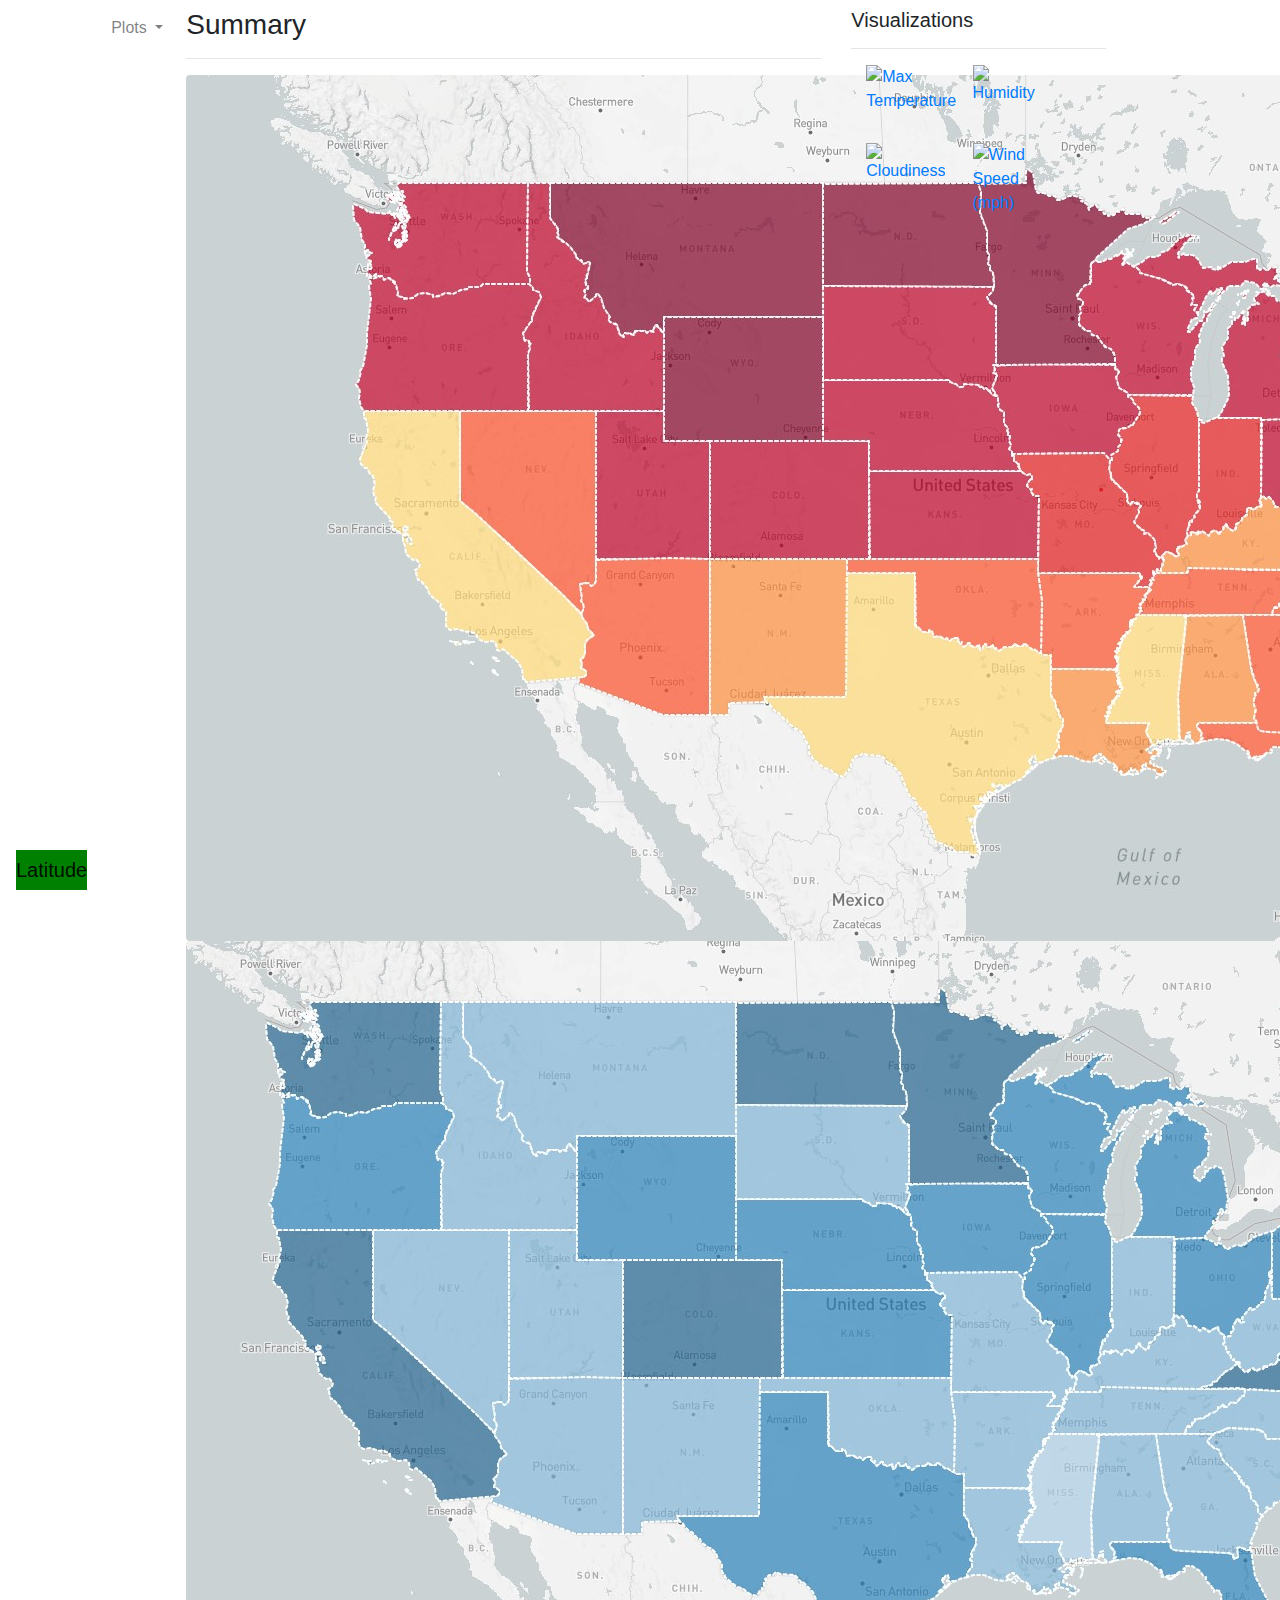
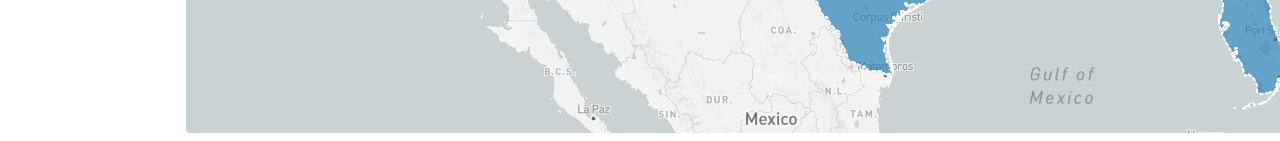
==== index.html @ 0ab0e1ca "whitney html main file" ====
<!DOCTYPE html>
<html>
    <head>
        <meta charset="utf-8" />
        <meta http-equiv="X-UA-Compatible" content="IE=edge">
        <title>Graduating factors</title>
        <meta name="viewport" content="width=device-width, initial-scale=1">
        <link rel="stylesheet" href="https://stackpath.bootstrapcdn.com/bootstrap/4.3.1/css/bootstrap.min.css" integrity="sha384-ggOyR0iXCbMQv3Xipma34MD+dH/1fQ784/j6cY/iJTQUOhcWr7x9JvoRxT2MZw1T"
             crossorigin="anonymous">
        <link rel="stylesheet" type="text/css" href="style.css">
    </head>
    <body>
        <!-- Navigation -->
        <div class="navigation">
          <nav class="navbar navbar-expand-lg navbar-light">
            <a class="navbar-brand" style="background-color: green;" href="index.html">Latitude</a>
            <button class="navbar-toggler  border border-white" type="button" data-toggle="collapse" data-target="#navbarNavDropdown"
              aria-controls="navbarNavDropdown" aria-expanded="false" aria-label="Toggle navigation">
              <span class="navbar-toggler-icon"></span>
            </button>
            <div class="collapse navbar-collapse" id="navbarNavDropdown">
              <ul class="navbar-nav ml-auto">
              <!-- Dropdown menu -->
                <li class="nav-item dropdown">
                  <a class="nav-link dropdown-toggle" href="#" id="navbarDropdownMenuLink" data-toggle="dropdown"
                    aria-haspopup="true" aria-expanded="false">
                    Plots
                  </a>
                  <div class="dropdown-menu" aria-labelledby="navbarDropdownMenuLink">
                    <a class="dropdown-item" href="Whitney.html">Interactive Scatter Plot</a>
                    <a class="dropdown-item" href="Julie.html">Leaflet</a>
                    <a class="dropdown-item" href="Liz.html">Plot</a>
                  </div>
                </li>
                <!-- End of Dropdown menu -->
   <!--              <li class="nav-item">
                  <a class="nav-link" href="Comparisons.html">Comparison</a>
                </li>
                <li class="nav-item">
                  <a class="nav-link" href="Data.html">Data</a>
                </li>
              </ul>
            </div>
          </nav>
        </div> -->
        <!-- Content -->
        <div class="container">
          <div class="row">
            <div class="col-lg-7 col-md-12">
              <!-- box 1 -->
              <div class="box">
                <h3 class="title">Summary</h3>
                <hr>
                <img src="leaflet_hsgrad.jpg" class="vizualization rounded float-left" alt="leaflet_hsgrad">
                <img src= "leaflet_percapita.jpg" class = "vizualization rounded float-left" alt="leaflet_percapita">
              </div>
            </div>
            <div class="col-lg-3 col-md-12">
              <!-- box 2 -->
              <div class="box">
                <h5 class="title">Visualizations</h5>
                <hr>
                <div class="container">
                  <div class="row" style="padding-bottom: 30px;">
                    <div class="col-5">
                      <a href="Max-Temperture.html">
                        <img class="panel" src="Resources/assets/images/Fig1.png" alt="Max Temperature">
                      </a>
                    </div>
                    <div class="col-5">
                      <a href="Humidity.html">
                        <img class="panel" src="Resources/assets/images/Fig2.png" alt="Humidity">
                      </a>
                    </div>
                  </div>
                  <div class="row" style="padding-bottom: 30px;">
                    <div class="col-5">
                      <a href="Cloudiness.html">
                        <img class="panel" src="Resources/assets/images/Fig3.png" alt="Cloudiness">
                      </a>
                    </div>
                    <div class="col-5">
                      <a href="wind.html">
                        <img class="panel" src="Resources/assets/images/Fig4.png" alt="Wind Speed (mph)">
                      </a>
                    </div>
                  </div>
                </div>
              </div>
            </div>
          </div>
        </div>
          <script src="https://code.jquery.com/jquery-3.3.1.slim.min.js" integrity="sha384-q8i/X+965DzO0rT7abK41JStQIAqVgRVzpbzo5smXKp4YfRvH+8abtTE1Pi6jizo"
            crossorigin="anonymous"></script>
          <script src="https://cdnjs.cloudflare.com/ajax/libs/popper.js/1.14.7/umd/popper.min.js" integrity="sha384-UO2eT0CpHqdSJQ6hJty5KVphtPhzWj9WO1clHTMGa3JDZwrnQq4sF86dIHNDz0W1"
            crossorigin="anonymous"></script>
          <script src="https://stackpath.bootstrapcdn.com/bootstrap/4.3.1/js/bootstrap.min.js" integrity="sha384-JjSmVgyd0p3pXB1rRibZUAYoIIy6OrQ6VrjIEaFf/nJGzIxFDsf4x0xIM+B07jRM"
            crossorigin="anonymous"></script>
</body>
</html>
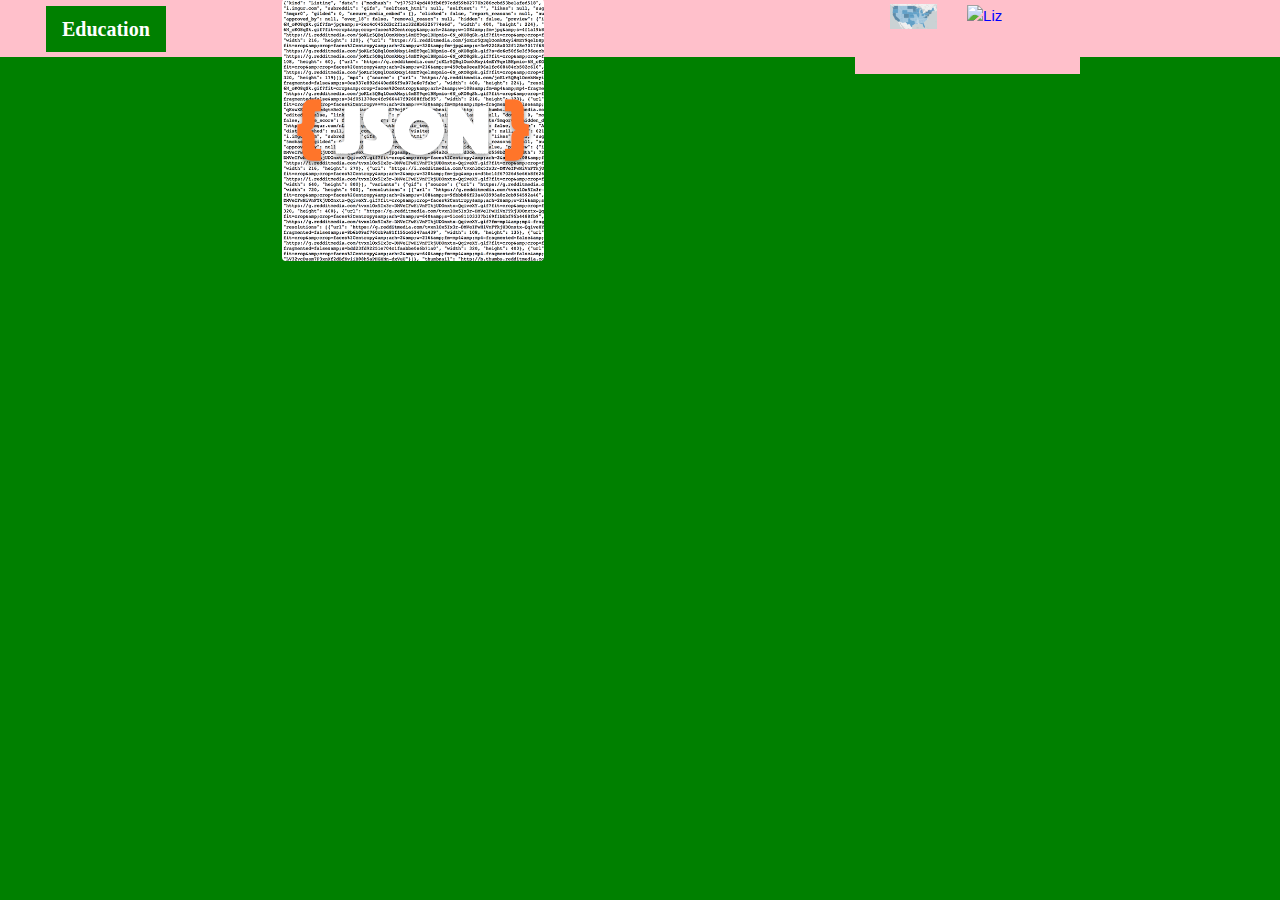
==== commit ddefec23: "adding" ====
--- a/index.html
+++ b/index.html
@@ -1,100 +1,115 @@
-<!DOCTYPE html>
-<html>
-    <head>
-        <meta charset="utf-8" />
-        <meta http-equiv="X-UA-Compatible" content="IE=edge">
-        <title>Graduating factors</title>
-        <meta name="viewport" content="width=device-width, initial-scale=1">
-        <link rel="stylesheet" href="https://stackpath.bootstrapcdn.com/bootstrap/4.3.1/css/bootstrap.min.css" integrity="sha384-ggOyR0iXCbMQv3Xipma34MD+dH/1fQ784/j6cY/iJTQUOhcWr7x9JvoRxT2MZw1T"
-             crossorigin="anonymous">
-        <link rel="stylesheet" type="text/css" href="style.css">
-    </head>
-    <body>
-        <!-- Navigation -->
-        <div class="navigation">
-          <nav class="navbar navbar-expand-lg navbar-light">
-            <a class="navbar-brand" style="background-color: green;" href="index.html">Latitude</a>
-            <button class="navbar-toggler  border border-white" type="button" data-toggle="collapse" data-target="#navbarNavDropdown"
-              aria-controls="navbarNavDropdown" aria-expanded="false" aria-label="Toggle navigation">
-              <span class="navbar-toggler-icon"></span>
-            </button>
-            <div class="collapse navbar-collapse" id="navbarNavDropdown">
-              <ul class="navbar-nav ml-auto">
-              <!-- Dropdown menu -->
-                <li class="nav-item dropdown">
-                  <a class="nav-link dropdown-toggle" href="#" id="navbarDropdownMenuLink" data-toggle="dropdown"
-                    aria-haspopup="true" aria-expanded="false">
-                    Plots
-                  </a>
-                  <div class="dropdown-menu" aria-labelledby="navbarDropdownMenuLink">
-                    <a class="dropdown-item" href="Whitney.html">Interactive Scatter Plot</a>
-                    <a class="dropdown-item" href="Julie.html">Leaflet</a>
-                    <a class="dropdown-item" href="Liz.html">Plot</a>
-                  </div>
-                </li>
-                <!-- End of Dropdown menu -->
-   <!--              <li class="nav-item">
-                  <a class="nav-link" href="Comparisons.html">Comparison</a>
-                </li>
-                <li class="nav-item">
-                  <a class="nav-link" href="Data.html">Data</a>
-                </li>
-              </ul>
-            </div>
-          </nav>
-        </div> -->
-        <!-- Content -->
-        <div class="container">
-          <div class="row">
-            <div class="col-lg-7 col-md-12">
-              <!-- box 1 -->
-              <div class="box">
-                <h3 class="title">Summary</h3>
-                <hr>
-                <img src="leaflet_hsgrad.jpg" class="vizualization rounded float-left" alt="leaflet_hsgrad">
-                <img src= "leaflet_percapita.jpg" class = "vizualization rounded float-left" alt="leaflet_percapita">
-              </div>
-            </div>
-            <div class="col-lg-3 col-md-12">
-              <!-- box 2 -->
-              <div class="box">
-                <h5 class="title">Visualizations</h5>
-                <hr>
-                <div class="container">
-                  <div class="row" style="padding-bottom: 30px;">
-                    <div class="col-5">
-                      <a href="Max-Temperture.html">
-                        <img class="panel" src="Resources/assets/images/Fig1.png" alt="Max Temperature">
-                      </a>
-                    </div>
-                    <div class="col-5">
-                      <a href="Humidity.html">
-                        <img class="panel" src="Resources/assets/images/Fig2.png" alt="Humidity">
-                      </a>
-                    </div>
-                  </div>
-                  <div class="row" style="padding-bottom: 30px;">
-                    <div class="col-5">
-                      <a href="Cloudiness.html">
-                        <img class="panel" src="Resources/assets/images/Fig3.png" alt="Cloudiness">
-                      </a>
-                    </div>
-                    <div class="col-5">
-                      <a href="wind.html">
-                        <img class="panel" src="Resources/assets/images/Fig4.png" alt="Wind Speed (mph)">
-                      </a>
-                    </div>
-                  </div>
-                </div>
-              </div>
-            </div>
-          </div>
-        </div>
-          <script src="https://code.jquery.com/jquery-3.3.1.slim.min.js" integrity="sha384-q8i/X+965DzO0rT7abK41JStQIAqVgRVzpbzo5smXKp4YfRvH+8abtTE1Pi6jizo"
-            crossorigin="anonymous"></script>
-          <script src="https://cdnjs.cloudflare.com/ajax/libs/popper.js/1.14.7/umd/popper.min.js" integrity="sha384-UO2eT0CpHqdSJQ6hJty5KVphtPhzWj9WO1clHTMGa3JDZwrnQq4sF86dIHNDz0W1"
-            crossorigin="anonymous"></script>
-          <script src="https://stackpath.bootstrapcdn.com/bootstrap/4.3.1/js/bootstrap.min.js" integrity="sha384-JjSmVgyd0p3pXB1rRibZUAYoIIy6OrQ6VrjIEaFf/nJGzIxFDsf4x0xIM+B07jRM"
-            crossorigin="anonymous"></script>
-</body>
+<!DOCTYPE html>
+<html>
+
+    <head>
+        <meta charset="utf-8" />
+        <meta http-equiv="X-UA-Compatible" content="IE=edge">
+        <title>Graduating-Factors</title>
+        <meta name="viewport" content="width=device-width, initial-scale=1">
+        <link rel="stylesheet" href="https://stackpath.bootstrapcdn.com/bootstrap/4.3.1/css/bootstrap.min.css" integrity="sha384-ggOyR0iXCbMQv3Xipma34MD+dH/1fQ784/j6cY/iJTQUOhcWr7x9JvoRxT2MZw1T"
+             crossorigin="anonymous">
+        <link rel="stylesheet" type="text/css" href="style.css">
+    </head>
+
+    <body>
+        <!-- Navigation -->
+        <div class="navigation">
+          <nav class="navbar navbar-expand-lg navbar-light">
+            <a class="navbar-brand" style="background-color: green;" href="index.html">Education</a>
+            <button class="navbar-toggler  border border-white" type="button" data-toggle="collapse" data-target="#navbarNavDropdown"
+              aria-controls="navbarNavDropdown" aria-expanded="false" aria-label="Toggle navigation">
+              <span class="navbar-toggler-icon"></span>
+            </button>
+            <div class="collapse navbar-collapse" id="navbarNavDropdown">
+              <ul class="navbar-nav ml-auto">
+
+              <!-- Dropdown menu -->  
+                <li class="nav-item dropdown">
+                  <a class="nav-link dropdown-toggle" href="#" id="navbarDropdownMenuLink" data-toggle="dropdown"
+                    aria-haspopup="true" aria-expanded="false">
+                    Plots
+                  </a>
+                  <div class="dropdown-menu" aria-labelledby="navbarDropdownMenuLink">
+                    <a class="dropdown-item" href="Whitney.html">Interactive Scatter</a>
+                    <a class="dropdown-item" href="Julie_hsgrad.html">hsgrad</a>
+                    <a class="dropdown-item" href="Julie_percapita.html">percapita</a>
+                    <a class="dropdown-item" href="Liz.html">liz</a>
+                  </div>
+                </li>
+                <!-- End of Dropdown menu -->
+         <!--        <li class="nav-item">
+                  <a class="nav-link" href="Comparisons.html">Comparison</a>
+                </li>
+                <li class="nav-item">
+                  <a class="nav-link" href="Data.html">Data</a>
+                </li>
+      
+              </ul>
+            </div>
+          </nav>
+        </div> -->
+        <!-- Content -->
+        <div class="container">
+          <div class="row">
+            <div class="col-lg-7 col-md-12">
+              <!-- box 1 -->
+              <div class="box">
+                <h3 class="title">Summary</h3>
+                <hr>
+                <p> testing </p>
+                <img src="json_data.png" class="vizualization rounded float-left" alt="Cloudiness Graph">
+    
+              </div>
+            </div>
+            <div class="col-lg-3 col-md-12">
+              <!-- box 2 -->
+              <div class="box">
+                <h5 class="title">Visualizations</h5>
+                <hr>
+      
+      
+                <div class="container">
+                  <div class="row" style="padding-bottom: 30px;">
+                    <div class="col-5">
+                      <a href="Whitney.html">
+                        <img class="panel" src="grad_factors.png" alt="Interactive Scatter">
+                      </a>
+                    </div>
+                    <div class="col-5">
+                      <a href="Julie_hsgrad.html">
+                        <img class="panel" src="leaflet_hsgrad.jpg" alt="hsgrad">
+                      </a>
+                    </div>
+                  </div>
+      
+                  <div class="row" style="padding-bottom: 30px;">
+                    <div class="col-5">
+                      <a href="Julie_percapita.html">
+                        <img class="panel" src="leaflet_percapita.jpg" alt="percapita">
+                      </a>
+                    </div>
+                    <div class="col-5">
+                      <a href="Liz.html">
+                        <img class="panel" src="Lizplot.png" alt="Liz">
+                      </a>
+                    </div>
+      
+      
+                  </div>
+                </div>
+      
+      
+              </div>
+            </div>
+          </div>
+        </div>
+
+          <script src="https://code.jquery.com/jquery-3.3.1.slim.min.js" integrity="sha384-q8i/X+965DzO0rT7abK41JStQIAqVgRVzpbzo5smXKp4YfRvH+8abtTE1Pi6jizo" 
+            crossorigin="anonymous"></script>
+          <script src="https://cdnjs.cloudflare.com/ajax/libs/popper.js/1.14.7/umd/popper.min.js" integrity="sha384-UO2eT0CpHqdSJQ6hJty5KVphtPhzWj9WO1clHTMGa3JDZwrnQq4sF86dIHNDz0W1" 
+            crossorigin="anonymous"></script>
+          <script src="https://stackpath.bootstrapcdn.com/bootstrap/4.3.1/js/bootstrap.min.js" integrity="sha384-JjSmVgyd0p3pXB1rRibZUAYoIIy6OrQ6VrjIEaFf/nJGzIxFDsf4x0xIM+B07jRM" 
+            crossorigin="anonymous"></script>
+      
+</body>
 </html>--- a/style.css
+++ b/style.css
@@ -0,0 +1,110 @@
+/* Body */
+body{
+  background-color: green; 
+}
+/* Navbar */
+.navbar{
+  max-height: 57px; 
+}
+.navigation .navbar-brand{
+  color: white; 
+  margin-left: 30px; 
+  padding: inherit; 
+  font-weight: bold; 
+  background-color: blue;
+  font-family: Georgia, 'Times New Roman', Times, serif;
+}
+.navbar{
+  background-color: pink; 
+  font-size: 15px; 
+}
+.active, .dropdown-menu .dropdown-item:active a:hover{
+  background-color:pink!important; 
+}
+.dropdown-item{
+  color: blue !important; 
+}
+.dropdown .dropdown-menu .dropdown-item:active, .dropdown .dropdown-menu .dropdown-item:hover{
+  background-color:pink !important; 
+}
+a{
+  color: blue;
+  font-size: 15px; 
+}
+.nav-link:hover{
+  background-color:pink !important;
+ }
+
+.navbar-brand:hover{
+color: rgb(175, 175, 175) !important;
+}
+/* Images */
+img{
+  width:100% !important;
+  height:100% !important;
+}
+.active, .panel:hover{
+  border-color:red;
+  border-style: solid; 
+  
+}
+.vizualization{
+  width:50% !important;
+  height:50% !important;
+}
+
+/* Title Class  */
+.title{
+  color: red;  
+  font-family: Georgia, 'Times New Roman', Times, serif;
+  font-weight: bolder; 
+  padding-top: 25px; 
+}
+/* Paragraph Element */
+p{
+color: blue;
+font-family: Arial, Helvetica, sans-serif;
+font-size: 17px; 
+}
+/* Box Class */
+.box {
+  margin-top: 60px; 
+  margin-bottom: 62px; 
+  padding: 10px 20px 15px; 
+  color:black;
+  background-color: pink; 
+
+}
+/* Table */
+.table{
+  font-size: 15px; 
+  border-top-color: pink !important; 
+}
+ 
+/* Media Queries */
+@media(max-width: 992px){
+.navbar-expand-lg{
+background-color: blue !important;
+}
+.navbar{
+  max-height: none; 
+  padding: inherit;
+}
+.navbar div{
+  margin: inherit; 
+  background-color: pink;  
+}
+.navbar-brand{
+  padding: 10px !important; 
+}
+
+button{
+  margin-right: 30px; 
+}
+button:focus {
+
+  outline: 1px dotted;
+  outline: 5px auto -webkit-focusring-color;
+  
+  }
+}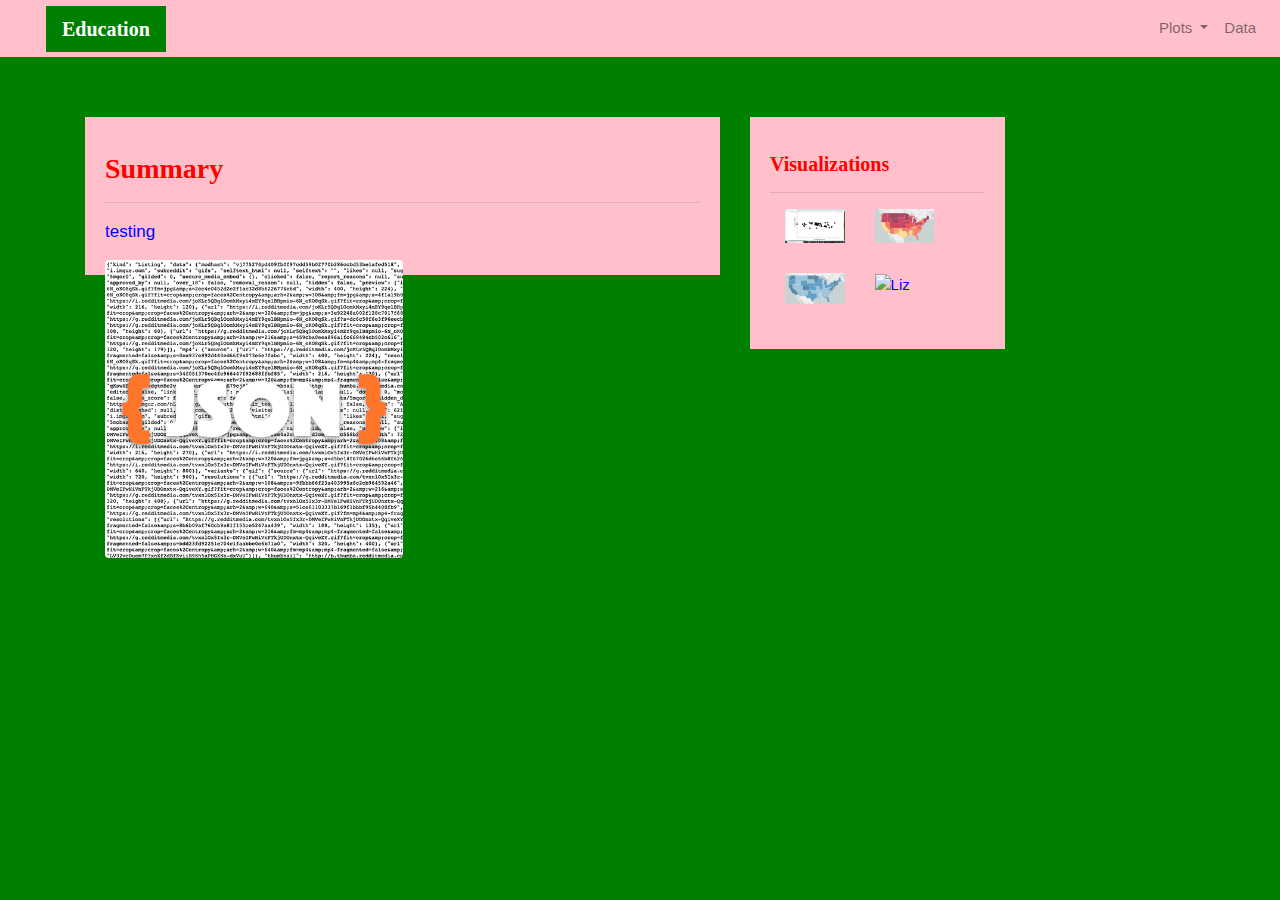
==== commit 7d54f923: "adding for html files" ====
--- a/index.html
+++ b/index.html
@@ -1,3 +1,4 @@
+
 <!DOCTYPE html>
 <html>
 
@@ -33,10 +34,18 @@
                     <a class="dropdown-item" href="Whitney.html">Interactive Scatter</a>
                     <a class="dropdown-item" href="Julie_hsgrad.html">hsgrad</a>
                     <a class="dropdown-item" href="Julie_percapita.html">percapita</a>
-                    <a class="dropdown-item" href="Liz.html">liz</a>
+                    <a class="dropdown-item" href="liz.html">liz</a>
                   </div>
                 </li>
                 <!-- End of Dropdown menu -->
+                    <li class="nav-item">
+            <a class="nav-link" href="Solongo.html">Data</a>
+          </li>
+
+        </ul>
+      </div>
+    </nav>
+  </div>
          <!--        <li class="nav-item">
                   <a class="nav-link" href="Comparisons.html">Comparison</a>
                 </li>
@@ -89,7 +98,7 @@
                       </a>
                     </div>
                     <div class="col-5">
-                      <a href="Liz.html">
+                      <a href="liz.html">
                         <img class="panel" src="Lizplot.png" alt="Liz">
                       </a>
                     </div>
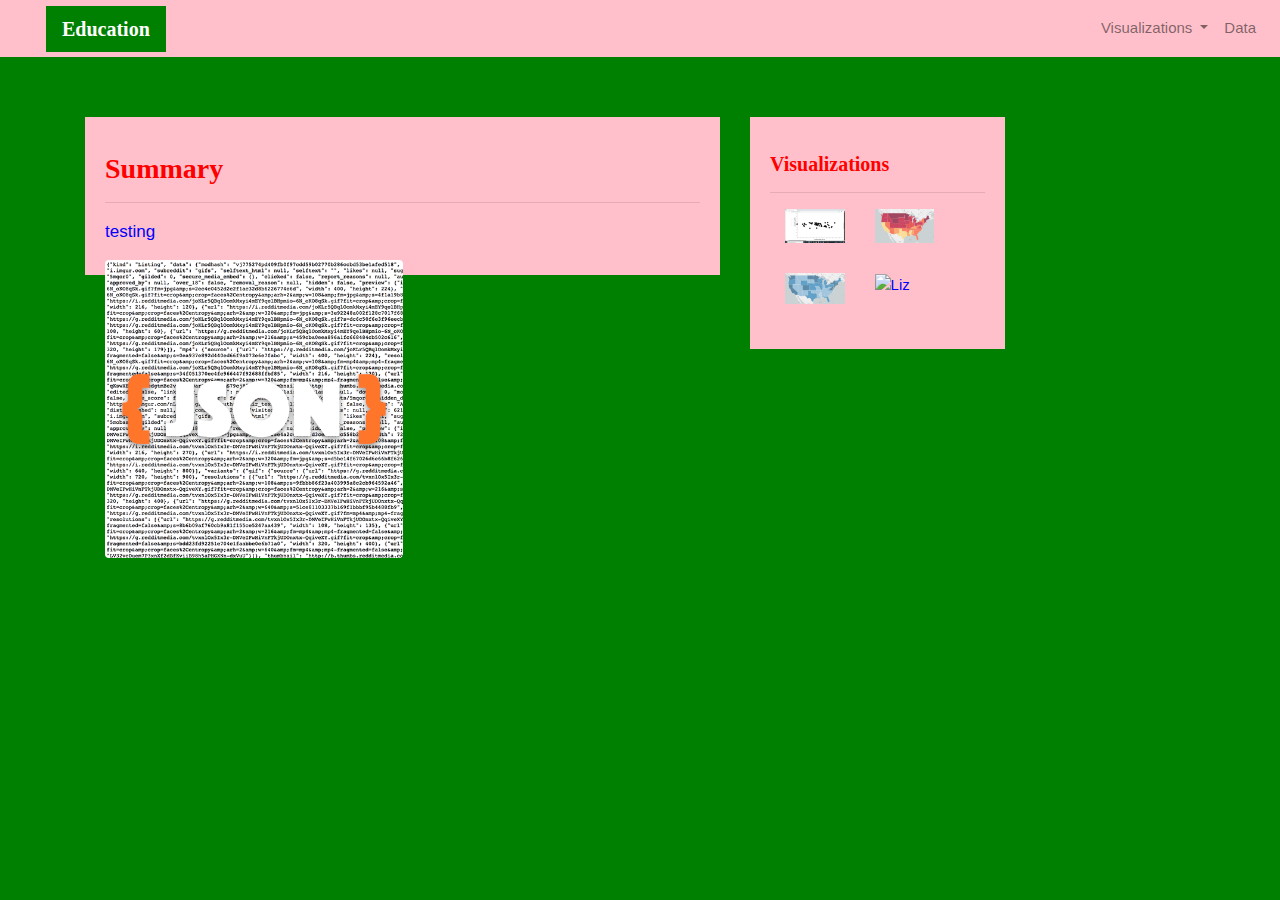
==== commit da47f5e2: "liz" ====
--- a/index.html
+++ b/index.html
@@ -28,11 +28,11 @@
                 <li class="nav-item dropdown">
                   <a class="nav-link dropdown-toggle" href="#" id="navbarDropdownMenuLink" data-toggle="dropdown"
                     aria-haspopup="true" aria-expanded="false">
-                    Plots
+                    Visualizations
                   </a>
                   <div class="dropdown-menu" aria-labelledby="navbarDropdownMenuLink">
                     <a class="dropdown-item" href="Whitney.html">Interactive Scatter</a>
-                    <a class="dropdown-item" href="Julie_hsgrad.html">hsgrad</a>
+                    <a class="dropdown-item" href="Julie-hsgrad.html">hsgrad</a>
                     <a class="dropdown-item" href="Julie_percapita.html">percapita</a>
                     <a class="dropdown-item" href="liz.html">liz</a>
                   </div>
@@ -85,7 +85,7 @@
                       </a>
                     </div>
                     <div class="col-5">
-                      <a href="Julie_hsgrad.html">
+                      <a href="Julie-hsgrad.html">
                         <img class="panel" src="leaflet_hsgrad.jpg" alt="hsgrad">
                       </a>
                     </div>
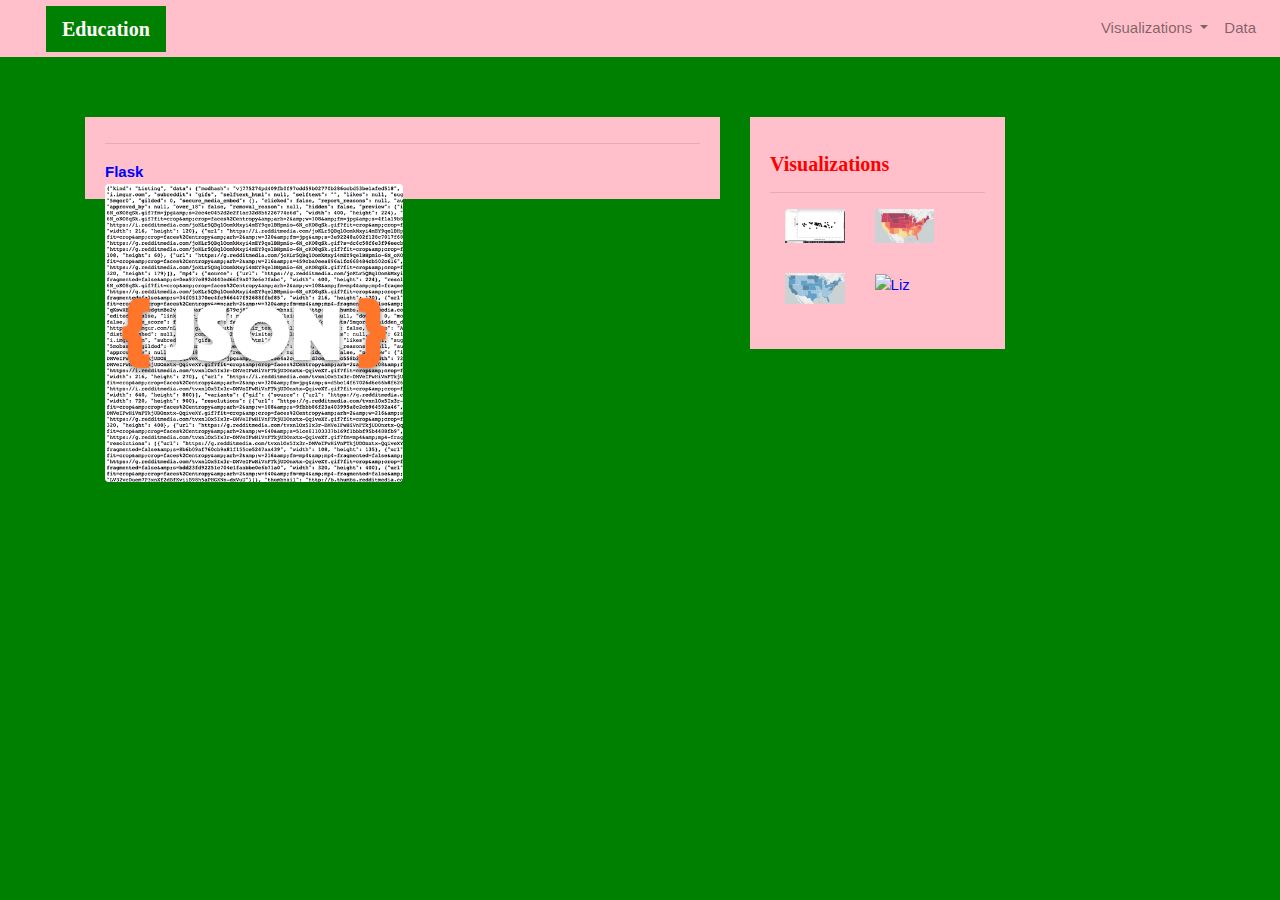
==== commit a4dbdc30: "fixed htmls" ====
--- a/index.html
+++ b/index.html
@@ -63,9 +63,11 @@
             <div class="col-lg-7 col-md-12">
               <!-- box 1 -->
               <div class="box">
-                <h3 class="title">Summary</h3>
+                <!-- <h3 class="title">Summary</h3> -->
                 <hr>
-                <p> testing </p>
+                <strong><a href="https://solongobootcamp2020.herokuapp.com">Flask</a></strong>
+  <br>
+                <!-- href = "https://solongobootcamp2020.herokuapp.com/" -->
                 <img src="json_data.png" class="vizualization rounded float-left" alt="Cloudiness Graph">
     
               </div>
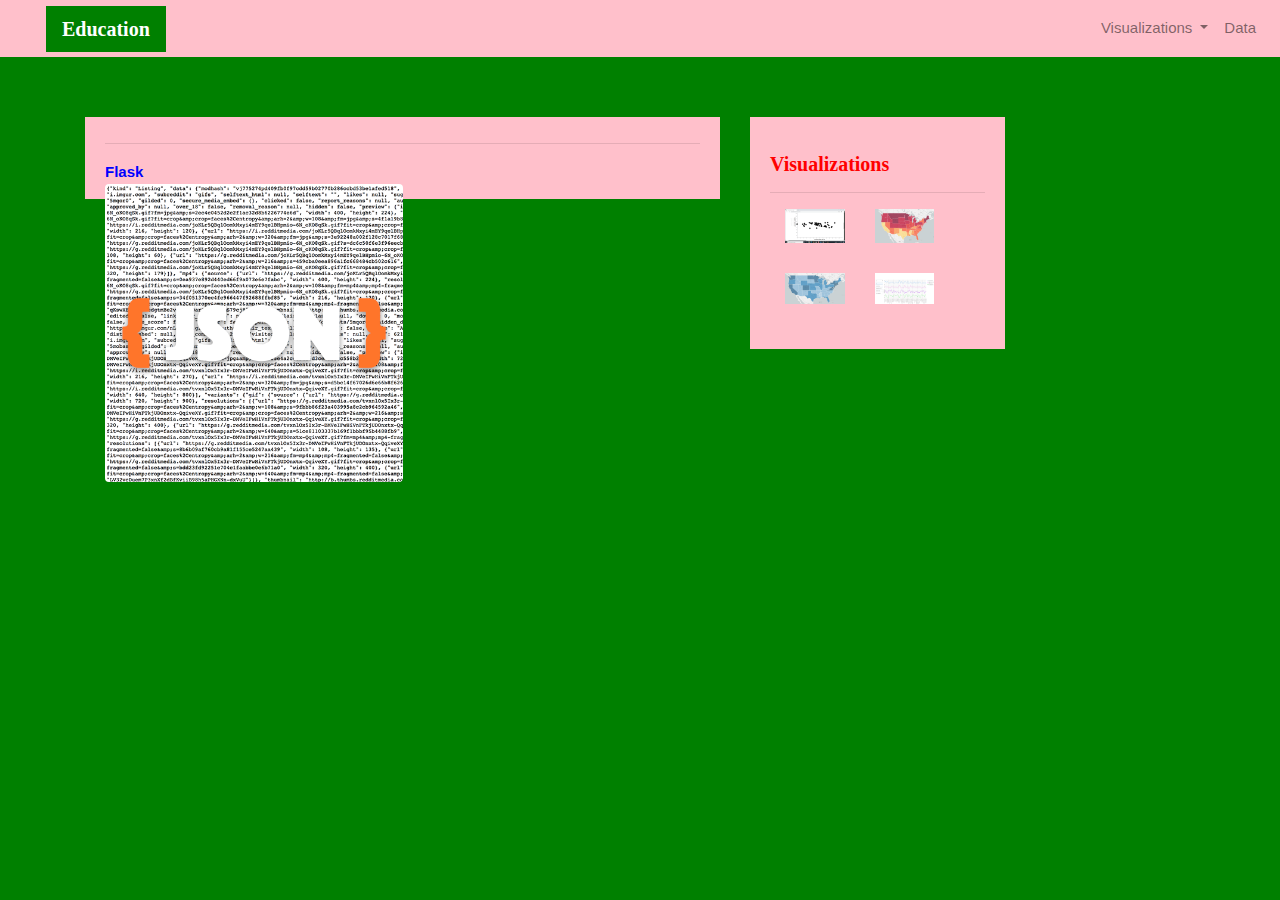
==== commit 511cb65d: "updated" ====
--- a/index.html
+++ b/index.html
@@ -101,7 +101,7 @@
                     </div>
                     <div class="col-5">
                       <a href="liz.html">
-                        <img class="panel" src="Lizplot.png" alt="Liz">
+                        <img class="panel" src="lizplot.png" alt="Liz">
                       </a>
                     </div>
       
@@ -123,4 +123,4 @@
             crossorigin="anonymous"></script>
       
 </body>
-</html>+</html>
